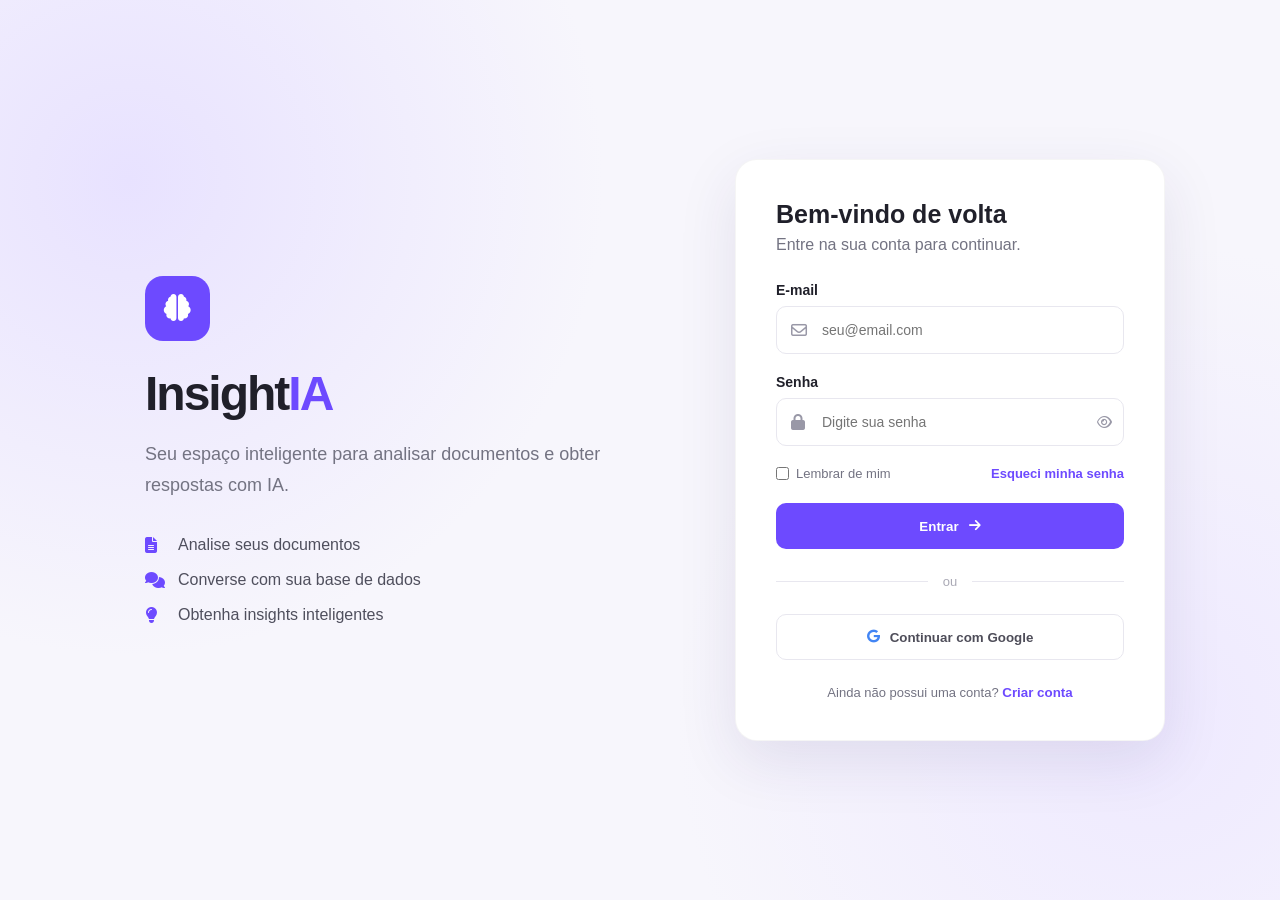
==== front-end/index.html @ 719841f9 "Add Data Lens IA frontend" ====
<!DOCTYPE html>
<html lang="pt-BR">
<head>
    <meta charset="UTF-8">
    <meta name="viewport" content="width=device-width, initial-scale=1.0">

    <title>InsightIA — Sistema Inteligente</title>

    <link rel="stylesheet" href="style.css">

    <link
        rel="stylesheet"
        href="https://cdnjs.cloudflare.com/ajax/libs/font-awesome/6.5.2/css/all.min.css"
    >
</head>

<body>

    <!-- =========================
         TELA DE LOGIN
    ========================== -->

    <div id="loginScreen" class="auth-screen">

        <div class="auth-container">

            <div class="auth-brand">
                <div class="brand-icon">
                    <i class="fa-solid fa-brain"></i>
                </div>

                <h1>Insight<span>IA</span></h1>

                <p>
                    Seu espaço inteligente para analisar
                    documentos e obter respostas com IA.
                </p>

                <div class="auth-features">
                    <div>
                        <i class="fa-solid fa-file-lines"></i>
                        <span>Analise seus documentos</span>
                    </div>

                    <div>
                        <i class="fa-solid fa-comments"></i>
                        <span>Converse com sua base de dados</span>
                    </div>

                    <div>
                        <i class="fa-solid fa-lightbulb"></i>
                        <span>Obtenha insights inteligentes</span>
                    </div>
                </div>
            </div>


            <div class="auth-card">

                <div class="auth-header">
                    <h2>Bem-vindo de volta</h2>
                    <p>Entre na sua conta para continuar.</p>
                </div>

                <form id="loginForm">

                    <div class="input-group">
                        <label for="email">E-mail</label>

                        <div class="input-wrapper">
                            <i class="fa-regular fa-envelope"></i>
                            <input
                                type="email"
                                id="email"
                                placeholder="seu@email.com"
                                required
                            >
                        </div>
                    </div>


                    <div class="input-group">

                        <label for="password">Senha</label>

                        <div class="input-wrapper">
                            <i class="fa-solid fa-lock"></i>

                            <input
                                type="password"
                                id="password"
                                placeholder="Digite sua senha"
                                required
                            >

                            <button
                                type="button"
                                class="password-toggle"
                                id="togglePassword"
                            >
                                <i class="fa-regular fa-eye"></i>
                            </button>

                        </div>

                    </div>


                    <div class="login-options">

                        <label class="remember">
                            <input type="checkbox">
                            <span>Lembrar de mim</span>
                        </label>

                        <a href="#">Esqueci minha senha</a>

                    </div>


                    <button type="submit" class="primary-btn login-btn">
                        Entrar
                        <i class="fa-solid fa-arrow-right"></i>
                    </button>

                </form>


                <div class="divider">
                    <span>ou</span>
                </div>


                <button class="google-btn">
                    <i class="fa-brands fa-google"></i>
                    Continuar com Google
                </button>


                <p class="register-text">
                    Ainda não possui uma conta?
                    <button id="showRegister">Criar conta</button>
                </p>

            </div>

        </div>

    </div>


    <!-- =========================
         APLICAÇÃO
    ========================== -->

    <div id="app" class="app hidden">

        <!-- SIDEBAR -->

        <aside class="sidebar" id="sidebar">

            <div class="sidebar-header">

                <div class="logo">

                    <div class="logo-icon">
                        <i class="fa-solid fa-brain"></i>
                    </div>

                    <span>
                        Insight<span>IA</span>
                    </span>

                </div>

                <button id="closeSidebar" class="mobile-close">
                    <i class="fa-solid fa-xmark"></i>
                </button>

            </div>


            <button class="new-project-btn" id="newProjectBtn">

                <i class="fa-solid fa-plus"></i>

                <span>Novo projeto</span>

            </button>


            <nav class="sidebar-nav">

                <p class="nav-title">MENU</p>

                <a href="#" class="nav-item active">

                    <i class="fa-solid fa-house"></i>

                    <span>Início</span>

                </a>


                <a href="#" class="nav-item">

                    <i class="fa-regular fa-folder"></i>

                    <span>Meus projetos</span>

                </a>


                <a href="#" class="nav-item">

                    <i class="fa-solid fa-clock-rotate-left"></i>

                    <span>Histórico</span>

                </a>


                <p class="nav-title project-title">
                    PROJETOS RECENTES
                </p>

                <div id="projectList">

                    <div class="project-item active-project">

                        <span class="project-dot"></span>

                        <span>Projeto Inteligente</span>

                    </div>

                    <div class="project-item">

                        <span class="project-dot"></span>

                        <span>Pesquisa acadêmica</span>

                    </div>

                </div>

            </nav>


            <div class="sidebar-bottom">

                <a href="#" class="nav-item">

                    <i class="fa-solid fa-circle-question"></i>

                    <span>Ajuda</span>

                </a>

                <a href="#" class="nav-item">

                    <i class="fa-solid fa-gear"></i>

                    <span>Configurações</span>

                </a>


                <div class="user-profile">

                    <div class="avatar">
                        MD
                    </div>

                    <div class="user-info">

                        <strong>Maria Eduarda</strong>

                        <span>Usuário</span>

                    </div>

                    <button>
                        <i class="fa-solid fa-ellipsis"></i>
                    </button>

                </div>

            </div>

        </aside>


        <!-- CONTEÚDO PRINCIPAL -->

        <main class="main-content">

            <!-- TOPBAR -->

            <header class="topbar">

                <button class="menu-mobile" id="openSidebar">
                    <i class="fa-solid fa-bars"></i>
                </button>

                <div class="breadcrumb">

                    <span>Início</span>

                    <i class="fa-solid fa-chevron-right"></i>

                    <strong>Projeto Inteligente</strong>

                </div>


                <div class="topbar-actions">

                    <button class="icon-button">

                        <i class="fa-regular fa-bell"></i>

                    </button>

                    <button class="avatar small-avatar">
                        MD
                    </button>

                </div>

            </header>


            <!-- ÁREA DO PROJETO -->

            <section class="workspace">

                <div class="workspace-header">

                    <div>

                        <span class="eyebrow">
                            SEU ESPAÇO DE ESTUDO
                        </span>

                        <h1>
                            Projeto Inteligente
                        </h1>

                        <p>
                            Adicione documentos e converse com a IA
                            sobre o conteúdo das suas fontes.
                        </p>

                    </div>


                    <button class="secondary-btn" id="addSourceBtn">

                        <i class="fa-solid fa-upload"></i>

                        Adicionar fonte

                    </button>

                </div>


                <!-- CARDS DE ESTATÍSTICAS -->

                <div class="stats-grid">

                    <div class="stat-card">

                        <div class="stat-icon purple">
                            <i class="fa-solid fa-file-lines"></i>
                        </div>

                        <div>

                            <span>Fontes adicionadas</span>

                            <strong id="sourceCount">3</strong>

                        </div>

                    </div>


                    <div class="stat-card">

                        <div class="stat-icon blue">
                            <i class="fa-solid fa-comments"></i>
                        </div>

                        <div>

                            <span>Perguntas realizadas</span>

                            <strong id="questionCount">12</strong>

                        </div>

                    </div>


                    <div class="stat-card">

                        <div class="stat-icon green">
                            <i class="fa-solid fa-database"></i>
                        </div>

                        <div>

                            <span>Conteúdo analisado</span>

                            <strong>85%</strong>

                        </div>

                    </div>

                </div>


                <!-- CONTEÚDO PRINCIPAL -->

                <div class="content-grid">


                    <!-- FONTES -->

                    <section class="sources-panel">

                        <div class="section-header">

                            <div>

                                <h2>Suas fontes</h2>

                                <p>
                                    Documentos utilizados pela IA
                                    para responder suas perguntas.
                                </p>

                            </div>

                            <button
                                class="text-button"
                                id="addSourceBtn2"
                            >
                                + Adicionar
                            </button>

                        </div>


                        <div id="sourcesList" class="sources-list">


                            <div class="source-card">

                                <div class="source-icon pdf">
                                    <i class="fa-solid fa-file-pdf"></i>
                                </div>

                                <div class="source-info">

                                    <strong>
                                        Introdução à Inteligência Artificial.pdf
                                    </strong>

                                    <span>
                                        PDF • 2.4 MB
                                    </span>

                                </div>

                                <button class="source-menu">
                                    <i class="fa-solid fa-ellipsis"></i>
                                </button>

                            </div>


                            <div class="source-card">

                                <div class="source-icon excel">
                                    <i class="fa-solid fa-file-excel"></i>
                                </div>

                                <div class="source-info">

                                    <strong>
                                        Dados_Pesquisa.xlsx
                                    </strong>

                                    <span>
                                        Excel • 845 KB
                                    </span>

                                </div>

                                <button class="source-menu">
                                    <i class="fa-solid fa-ellipsis"></i>
                                </button>

                            </div>


                            <div class="source-card">

                                <div class="source-icon doc">
                                    <i class="fa-solid fa-file-word"></i>
                                </div>

                                <div class="source-info">

                                    <strong>
                                        Referencial_Teorico.docx
                                    </strong>

                                    <span>
                                        Word • 1.2 MB
                                    </span>

                                </div>

                                <button class="source-menu">
                                    <i class="fa-solid fa-ellipsis"></i>
                                </button>

                            </div>


                            <div class="empty-source" id="emptySource">

                                <i class="fa-solid fa-cloud-arrow-up"></i>

                                <strong>
                                    Adicione uma nova fonte
                                </strong>

                                <span>
                                    PDF, DOCX, XLSX, TXT e outros formatos
                                </span>

                                <button
                                    class="outline-btn"
                                    id="emptyUploadBtn"
                                >
                                    Escolher arquivo
                                </button>

                            </div>

                        </div>

                    </section>


                    <!-- CHAT -->

                    <section class="chat-panel">

                        <div class="chat-header">

                            <div class="ai-title">

                                <div class="ai-icon">
                                    <i class="fa-solid fa-sparkles"></i>
                                </div>

                                <div>

                                    <strong>
                                        Assistente IA
                                    </strong>

                                    <span>
                                        Baseado nas suas fontes
                                    </span>

                                </div>

                            </div>


                            <span class="online-status">
                                <span></span>
                                Online
                            </span>

                        </div>


                        <!-- MENSAGENS -->

                        <div class="chat-messages" id="chatMessages">


                            <div class="message ai-message">

                                <div class="message-avatar">
                                    <i class="fa-solid fa-sparkles"></i>
                                </div>

                                <div class="message-content">

                                    <div class="message-author">
                                        InsightIA
                                    </div>

                                    <p>
                                        Olá! 👋 Sou o assistente inteligente
                                        deste projeto.
                                    </p>

                                    <p>
                                        Analisei as fontes adicionadas e estou
                                        pronto para responder perguntas
                                        baseadas no conteúdo dos seus documentos.
                                    </p>

                                    <span class="message-time">
                                        Agora
                                    </span>

                                </div>

                            </div>


                            <div class="suggestions">

                                <span>
                                    Experimente perguntar:
                                </span>

                                <button class="suggestion-btn">
                                    Qual é o principal assunto dos documentos?
                                </button>

                                <button class="suggestion-btn">
                                    Faça um resumo das fontes.
                                </button>

                                <button class="suggestion-btn">
                                    Quais são os conceitos mais importantes?
                                </button>

                            </div>


                        </div>


                        <!-- INPUT -->

                        <div class="chat-input-area">

                            <div class="chat-input-wrapper">

                                <textarea
                                    id="chatInput"
                                    placeholder="Pergunte algo sobre suas fontes..."
                                    rows="1"
                                ></textarea>

                                <div class="input-actions">

                                    <button
                                        class="attach-button"
                                        id="chatAttach"
                                    >
                                        <i class="fa-solid fa-paperclip"></i>
                                    </button>

                                    <button
                                        class="send-button"
                                        id="sendMessage"
                                    >
                                        <i class="fa-solid fa-arrow-up"></i>
                                    </button>

                                </div>

                            </div>

                            <small>
                                A IA responde com base no conteúdo
                                das fontes adicionadas.
                            </small>

                        </div>

                    </section>

                </div>


                <!-- EXPLICAÇÃO PARA PROFESSOR -->

                <section class="how-it-works">

                    <div class="how-icon">
                        <i class="fa-solid fa-lightbulb"></i>
                    </div>

                    <div>

                        <h3>
                            Como funciona o sistema?
                        </h3>

                        <p>
                            O usuário adiciona documentos ao projeto.
                            Esses arquivos serão processados pelo backend
                            e utilizados como base de conhecimento pela
                            Inteligência Artificial. A partir disso,
                            o usuário pode realizar perguntas e receber
                            respostas contextualizadas de acordo com
                            o conteúdo dos arquivos.
                        </p>

                    </div>

                </section>

            </section>

        </main>

    </div>


    <!-- =========================
         MODAL DE UPLOAD
    ========================== -->

    <div class="modal-overlay hidden" id="uploadModal">

        <div class="modal">

            <button class="modal-close" id="closeModal">
                <i class="fa-solid fa-xmark"></i>
            </button>

            <div class="modal-icon">
                <i class="fa-solid fa-cloud-arrow-up"></i>
            </div>

            <h2>Adicionar fonte</h2>

            <p>
                Escolha um arquivo para adicionar ao seu projeto.
            </p>


            <label class="drop-zone" id="dropZone">

                <input
                    type="file"
                    id="fileInput"
                    accept=".pdf,.doc,.docx,.xls,.xlsx,.txt,.csv"
                    multiple
                >

                <i class="fa-solid fa-file-arrow-up"></i>

                <strong>
                    Arraste seu arquivo aqui
                </strong>

                <span>
                    ou clique para selecionar
                </span>

                <small>
                    PDF, DOCX, XLSX, CSV ou TXT
                </small>

            </label>


            <div id="selectedFiles"></div>


            <div class="modal-actions">

                <button
                    class="cancel-btn"
                    id="cancelUpload"
                >
                    Cancelar
                </button>

                <button
                    class="primary-btn"
                    id="confirmUpload"
                >
                    Adicionar arquivo
                </button>

            </div>

        </div>

    </div>


    <!-- =========================
         JAVASCRIPT
    ========================== -->

    <script src="script.js"></script>

</body>
</html>
---- front-end/style.css ----
/* =========================
   RESET
========================= */

* {
    margin: 0;
    padding: 0;
    box-sizing: border-box;
}

:root {
    --primary: #6d4aff;
    --primary-dark: #5535d8;
    --primary-light: #eeeaff;

    --background: #f7f7fb;
    --surface: #ffffff;

    --text: #20202a;
    --text-secondary: #737382;

    --border: #e8e7ef;

    --success: #32a56b;

    --sidebar-width: 260px;
}

body {
    font-family:
        Inter,
        -apple-system,
        BlinkMacSystemFont,
        "Segoe UI",
        sans-serif;

    background: var(--background);
    color: var(--text);
}


/* =========================
   UTILITÁRIOS
========================= */

.hidden {
    display: none !important;
}

button {
    font-family: inherit;
    border: none;
    cursor: pointer;
}

a {
    text-decoration: none;
    color: inherit;
}


/* =========================
   LOGIN
========================= */

.auth-screen {
    min-height: 100vh;

    display: flex;
    align-items: center;
    justify-content: center;

    background:
        radial-gradient(
            circle at 10% 20%,
            #e8e2ff 0,
            transparent 35%
        ),
        radial-gradient(
            circle at 90% 80%,
            #eee9ff 0,
            transparent 35%
        ),
        #f7f6fc;

    padding: 30px;
}

.auth-container {
    width: 100%;
    max-width: 1050px;

    display: grid;
    grid-template-columns: 1fr 430px;

    gap: 70px;

    align-items: center;
}

.auth-brand {
    padding: 30px;
}

.brand-icon {
    width: 65px;
    height: 65px;

    display: flex;
    align-items: center;
    justify-content: center;

    border-radius: 18px;

    background: var(--primary);
    color: white;

    font-size: 27px;

    margin-bottom: 25px;
}

.auth-brand h1 {
    font-size: 48px;
    letter-spacing: -2px;
    margin-bottom: 18px;
}

.auth-brand h1 span {
    color: var(--primary);
}

.auth-brand > p {
    max-width: 500px;

    font-size: 18px;
    line-height: 1.7;

    color: var(--text-secondary);

    margin-bottom: 35px;
}

.auth-features {
    display: flex;
    flex-direction: column;
    gap: 17px;
}

.auth-features div {
    display: flex;
    align-items: center;
    gap: 13px;

    color: #4f4f5d;
}

.auth-features i {
    color: var(--primary);
    width: 20px;
}


/* CARD */

.auth-card {
    background: white;

    padding: 40px;

    border-radius: 22px;

    box-shadow:
        0 20px 60px rgba(48, 38, 100, 0.10);

    border: 1px solid rgba(0,0,0,.04);
}

.auth-header {
    margin-bottom: 28px;
}

.auth-header h2 {
    font-size: 25px;
    margin-bottom: 7px;
}

.auth-header p {
    color: var(--text-secondary);
}


/* INPUTS */

.input-group {
    margin-bottom: 20px;
}

.input-group label {
    display: block;

    font-size: 14px;
    font-weight: 600;

    margin-bottom: 8px;
}

.input-wrapper {
    position: relative;
}

.input-wrapper > i {
    position: absolute;

    left: 15px;
    top: 50%;

    transform: translateY(-50%);

    color: #9998a7;
}

.input-wrapper input {
    width: 100%;

    height: 48px;

    padding:
        0 45px;

    border: 1px solid var(--border);

    border-radius: 10px;

    outline: none;

    font-size: 14px;

    transition: .2s;
}

.input-wrapper input:focus {
    border-color: var(--primary);

    box-shadow:
        0 0 0 3px rgba(109, 74, 255, .10);
}

.password-toggle {
    position: absolute;

    right: 12px;
    top: 50%;

    transform: translateY(-50%);

    background: transparent;

    color: #9998a7;
}


/* LOGIN OPTIONS */

.login-options {
    display: flex;
    justify-content: space-between;
    align-items: center;

    margin-bottom: 22px;

    font-size: 13px;
}

.remember {
    display: flex;
    align-items: center;
    gap: 7px;

    color: var(--text-secondary);
}

.login-options a {
    color: var(--primary);
    font-weight: 600;
}


/* BUTTONS */

.primary-btn {
    background: var(--primary);
    color: white;

    height: 46px;

    padding: 0 20px;

    border-radius: 10px;

    font-weight: 600;

    display: inline-flex;
    align-items: center;
    justify-content: center;

    gap: 10px;

    transition: .2s;
}

.primary-btn:hover {
    background: var(--primary-dark);

    transform: translateY(-1px);
}

.login-btn {
    width: 100%;
}


/* DIVIDER */

.divider {
    display: flex;
    align-items: center;

    gap: 15px;

    margin: 25px 0;

    color: #aaa9b5;

    font-size: 13px;
}

.divider::before,
.divider::after {
    content: "";

    flex: 1;

    height: 1px;

    background: var(--border);
}


/* GOOGLE */

.google-btn {
    width: 100%;

    height: 46px;

    border: 1px solid var(--border);

    border-radius: 10px;

    background: white;

    display: flex;
    align-items: center;
    justify-content: center;

    gap: 10px;

    color: #4e4d59;

    font-weight: 600;
}

.google-btn:hover {
    background: #fafafa;
}

.google-btn i {
    color: #4285f4;
}

.register-text {
    text-align: center;

    margin-top: 25px;

    font-size: 13px;

    color: var(--text-secondary);
}

.register-text button {
    background: transparent;

    color: var(--primary);

    font-weight: 600;
}


/* =========================
   APP
========================= */

.app {
    min-height: 100vh;

    display: flex;
}


/* =========================
   SIDEBAR
========================= */

.sidebar {
    width: var(--sidebar-width);

    position: fixed;

    top: 0;
    left: 0;
    bottom: 0;

    background: white;

    border-right: 1px solid var(--border);

    display: flex;
    flex-direction: column;

    z-index: 50;
}

.sidebar-header {
    height: 75px;

    display: flex;
    align-items: center;

    padding: 0 20px;

    border-bottom: 1px solid var(--border);
}

.logo {
    display: flex;
    align-items: center;

    gap: 10px;

    font-size: 20px;
    font-weight: 800;
}

.logo-icon {
    width: 35px;
    height: 35px;

    border-radius: 10px;

    display: flex;
    align-items: center;
    justify-content: center;

    background: var(--primary);

    color: white;

    font-size: 15px;
}

.logo > span > span {
    color: var(--primary);
}

.mobile-close {
    display: none;
}


/* NOVO PROJETO */

.new-project-btn {
    margin: 20px;

    height: 45px;

    border-radius: 10px;

    background: var(--primary);

    color: white;

    font-weight: 600;

    display: flex;
    align-items: center;
    justify-content: center;

    gap: 9px;

    transition: .2s;
}

.new-project-btn:hover {
    background: var(--primary-dark);
}


/* NAV */

.sidebar-nav {
    padding: 0 12px;

    overflow-y: auto;
}

.nav-title {
    font-size: 10px;

    font-weight: 700;

    letter-spacing: 1px;

    color: #a4a3af;

    padding: 15px 10px 8px;
}

.nav-item {
    height: 42px;

    display: flex;
    align-items: center;

    gap: 12px;

    padding: 0 12px;

    border-radius: 9px;

    color: #777683;

    font-size: 14px;

    margin-bottom: 3px;

    transition: .2s;
}

.nav-item:hover {
    background: #f6f5fa;
    color: var(--primary);
}

.nav-item.active {
    background: var(--primary-light);
    color: var(--primary);

    font-weight: 600;
}

.nav-item i {
    width: 18px;
    text-align: center;
}

.project-title {
    margin-top: 10px;
}

.project-item {
    display: flex;
    align-items: center;

    gap: 9px;

    padding: 9px 12px;

    font-size: 13px;

    color: #74737e;

    border-radius: 8px;

    cursor: pointer;
}

.project-item:hover {
    background: #f7f6fa;
}

.project-dot {
    width: 7px;
    height: 7px;

    border-radius: 50%;

    background: #aaa;
}

.active-project .project-dot {
    background: var(--primary);
}


/* SIDEBAR BOTTOM */

.sidebar-bottom {
    margin-top: auto;

    padding: 12px;

    border-top: 1px solid var(--border);
}

.user-profile {
    margin-top: 10px;

    padding: 10px;

    display: flex;
    align-items: center;

    gap: 10px;

    border-radius: 10px;

    background: #f8f8fb;
}

.avatar {
    width: 36px;
    height: 36px;

    display: flex;
    align-items: center;
    justify-content: center;

    border-radius: 50%;

    background: #ddd5ff;

    color: var(--primary);

    font-size: 12px;

    font-weight: 700;
}

.user-info {
    flex: 1;

    display: flex;
    flex-direction: column;

    gap: 2px;

    overflow: hidden;
}

.user-info strong {
    font-size: 12px;
}

.user-info span {
    font-size: 10px;

    color: #9998a4;
}

.user-profile button {
    background: transparent;
    color: #9998a4;
}


/* =========================
   MAIN
========================= */

.main-content {
    margin-left: var(--sidebar-width);

    width: calc(100% - var(--sidebar-width));

    min-height: 100vh;
}

.topbar {
    height: 75px;

    background: white;

    border-bottom: 1px solid var(--border);

    display: flex;
    align-items: center;
    justify-content: space-between;

    padding: 0 35px;
}

.breadcrumb {
    display: flex;
    align-items: center;

    gap: 10px;

    font-size: 13px;

    color: #9998a4;
}

.breadcrumb i {
    font-size: 9px;
}

.breadcrumb strong {
    color: #45444f;
}

.topbar-actions {
    display: flex;
    align-items: center;

    gap: 15px;
}

.icon-button {
    width: 36px;
    height: 36px;

    border-radius: 9px;

    background: transparent;

    color: #777683;
}

.icon-button:hover {
    background: #f5f4f8;
}

.small-avatar {
    border: none;
}


/* =========================
   WORKSPACE
========================= */

.workspace {
    padding: 35px;
    max-width: 1500px;
    margin: auto;
}

.workspace-header {
    display: flex;

    align-items: flex-end;
    justify-content: space-between;

    margin-bottom: 28px;
}

.eyebrow {
    font-size: 11px;

    letter-spacing: 1px;

    color: var(--primary);

    font-weight: 700;
}

.workspace-header h1 {
    font-size: 30px;

    letter-spacing: -.8px;

    margin: 7px 0;
}

.workspace-header p {
    color: var(--text-secondary);

    font-size: 14px;
}

.secondary-btn {
    height: 43px;

    padding: 0 18px;

    background: white;

    border: 1px solid var(--border);

    border-radius: 9px;

    color: #4f4e59;

    font-weight: 600;

    display: flex;
    align-items: center;

    gap: 9px;
}

.secondary-btn:hover {
    border-color: var(--primary);

    color: var(--primary);
}


/* =========================
   STATS
========================= */

.stats-grid {
    display: grid;

    grid-template-columns:
        repeat(3, 1fr);

    gap: 17px;

    margin-bottom: 25px;
}

.stat-card {
    background: white;

    border: 1px solid var(--border);

    border-radius: 13px;

    padding: 20px;

    display: flex;
    align-items: center;

    gap: 14px;
}

.stat-icon {
    width: 43px;
    height: 43px;

    border-radius: 11px;

    display: flex;
    align-items: center;
    justify-content: center;
}

.stat-icon.purple {
    background: #eeeaff;
    color: var(--primary);
}

.stat-icon.blue {
    background: #e8f2ff;
    color: #4585e5;
}

.stat-icon.green {
    background: #e7f8ef;
    color: #39a96d;
}

.stat-card span {
    display: block;

    font-size: 12px;

    color: var(--text-secondary);

    margin-bottom: 4px;
}

.stat-card strong {
    font-size: 21px;
}


/* =========================
   CONTENT GRID
========================= */

.content-grid {
    display: grid;

    grid-template-columns:
        1fr 1.2fr;

    gap: 22px;

    align-items: stretch;
}


/* =========================
   SOURCES
========================= */

.sources-panel,
.chat-panel {
    background: white;

    border: 1px solid var(--border);

    border-radius: 15px;

    overflow: hidden;
}

.sources-panel {
    padding: 22px;
}

.section-header {
    display: flex;
    align-items: flex-start;

    justify-content: space-between;

    margin-bottom: 20px;
}

.section-header h2 {
    font-size: 17px;

    margin-bottom: 5px;
}

.section-header p {
    color: var(--text-secondary);

    font-size: 12px;

    line-height: 1.5;
}

.text-button {
    color: var(--primary);

    background: transparent;

    font-size: 12px;

    font-weight: 700;
}

.sources-list {
    display: flex;

    flex-direction: column;

    gap: 10px;
}

.source-card {
    border: 1px solid var(--border);

    border-radius: 10px;

    padding: 12px;

    display: flex;

    align-items: center;

    gap: 12px;

    transition: .2s;
}

.source-card:hover {
    border-color: #d4ccff;

    background: #fcfbff;
}

.source-icon {
    width: 39px;
    height: 39px;

    display: flex;
    align-items: center;
    justify-content: center;

    border-radius: 9px;

    font-size: 17px;
}

.source-icon.pdf {
    background: #fff0f0;
    color: #e34c4c;
}

.source-icon.excel {
    background: #eaf8ee;
    color: #38a467;
}

.source-icon.doc {
    background: #edf3ff;
    color: #4b7de4;
}

.source-info {
    flex: 1;

    overflow: hidden;
}

.source-info strong {
    display: block;

    font-size: 12px;

    white-space: nowrap;

    overflow: hidden;

    text-overflow: ellipsis;
}

.source-info span {
    display: block;

    font-size: 10px;

    color: #9998a4;

    margin-top: 4px;
}

.source-menu {
    background: transparent;

    color: #aaa9b3;
}


/* EMPTY */

.empty-source {
    margin-top: 10px;

    border: 1.5px dashed #dcd9e8;

    border-radius: 10px;

    padding: 22px;

    text-align: center;

    display: flex;

    flex-direction: column;

    align-items: center;

    gap: 7px;
}

.empty-source i {
    font-size: 22px;

    color: var(--primary);

    margin-bottom: 4px;
}

.empty-source strong {
    font-size: 12px;
}

.empty-source span {
    color: #9b9aa5;

    font-size: 10px;
}

.outline-btn {
    margin-top: 8px;

    height: 34px;

    padding: 0 13px;

    border-radius: 7px;

    background: white;

    border: 1px solid var(--border);

    color: var(--primary);

    font-size: 11px;

    font-weight: 600;
}


/* =========================
   CHAT
========================= */

.chat-panel {
    display: flex;

    flex-direction: column;

    min-height: 540px;
}

.chat-header {
    height: 70px;

    padding: 0 20px;

    border-bottom: 1px solid var(--border);

    display: flex;
    align-items: center;

    justify-content: space-between;
}

.ai-title {
    display: flex;
    align-items: center;

    gap: 11px;
}

.ai-icon {
    width: 36px;
    height: 36px;

    display: flex;
    align-items: center;
    justify-content: center;

    border-radius: 10px;

    background: var(--primary-light);

    color: var(--primary);
}

.ai-title strong {
    display: block;

    font-size: 13px;
}

.ai-title span {
    display: block;

    font-size: 10px;

    color: #9998a4;

    margin-top: 3px;
}

.online-status {
    font-size: 10px;

    color: #43a970;

    display: flex;
    align-items: center;

    gap: 5px;
}

.online-status > span {
    width: 6px;
    height: 6px;

    border-radius: 50%;

    background: #43a970;
}


/* MESSAGES */

.chat-messages {
    flex: 1;

    padding: 22px;

    overflow-y: auto;

    min-height: 340px;
}

.message {
    display: flex;

    gap: 10px;

    margin-bottom: 20px;
}

.message-avatar {
    flex-shrink: 0;

    width: 30px;
    height: 30px;

    border-radius: 9px;

    display: flex;
    align-items: center;
    justify-content: center;

    background: var(--primary-light);

    color: var(--primary);

    font-size: 12px;
}

.message-content {
    max-width: 85%;
}

.message-author {
    font-size: 11px;

    font-weight: 700;

    margin-bottom: 6px;
}

.message-content p {
    background: #f7f6fa;

    padding: 11px 13px;

    border-radius: 4px 11px 11px 11px;

    font-size: 12px;

    line-height: 1.6;

    margin-bottom: 6px;
}

.message-time {
    font-size: 9px;

    color: #aaa9b3;
}


/* USER MESSAGE */

.user-message {
    flex-direction: row-reverse;
}

.user-message .message-avatar {
    background: #e4dcff;
}

.user-message .message-content {
    text-align: right;
}

.user-message .message-content p {
    background: var(--primary);

    color: white;

    border-radius: 11px 4px 11px 11px;
}


/* SUGGESTIONS */

.suggestions {
    display: flex;

    flex-direction: column;

    gap: 7px;

    margin-left: 40px;
}

.suggestions > span {
    font-size: 10px;

    color: #9998a4;

    margin-bottom: 2px;
}

.suggestion-btn {
    text-align: left;

    padding: 9px 11px;

    background: white;

    border: 1px solid var(--border);

    border-radius: 8px;

    color: #656470;

    font-size: 10px;

    transition: .2s;
}

.suggestion-btn:hover {
    border-color: #c9c0ff;

    color: var(--primary);

    background: #fcfbff;
}


/* CHAT INPUT */

.chat-input-area {
    padding: 15px 18px;

    border-top: 1px solid var(--border);
}

.chat-input-wrapper {
    position: relative;

    border: 1px solid var(--border);

    border-radius: 11px;

    padding: 10px;

    transition: .2s;
}

.chat-input-wrapper:focus-within {
    border-color: var(--primary);

    box-shadow:
        0 0 0 3px rgba(109,74,255,.08);
}

.chat-input-wrapper textarea {
    width: 100%;

    min-height: 45px;

    max-height: 100px;

    resize: none;

    border: none;

    outline: none;

    font-family: inherit;

    font-size: 12px;

    padding: 3px 5px;

    padding-right: 75px;
}

.input-actions {
    position: absolute;

    bottom: 8px;
    right: 8px;

    display: flex;

    gap: 5px;
}

.attach-button,
.send-button {
    width: 30px;
    height: 30px;

    border-radius: 7px;

    display: flex;
    align-items: center;
    justify-content: center;
}

.attach-button {
    background: transparent;

    color: #92919c;
}

.send-button {
    background: var(--primary);

    color: white;
}

.chat-input-area small {
    display: block;

    font-size: 9px;

    color: #aaa9b3;

    margin-top: 7px;

    text-align: center;
}


/* =========================
   EXPLICAÇÃO
========================= */

.how-it-works {
    margin-top: 22px;

    background: #f1eeff;

    border: 1px solid #e5dfff;

    border-radius: 13px;

    padding: 18px 20px;

    display: flex;

    align-items: flex-start;

    gap: 14px;
}

.how-icon {
    width: 35px;
    height: 35px;

    flex-shrink: 0;

    border-radius: 9px;

    display: flex;
    align-items: center;
    justify-content: center;

    background: white;

    color: var(--primary);
}

.how-it-works h3 {
    font-size: 13px;

    margin-bottom: 6px;
}

.how-it-works p {
    font-size: 11px;

    line-height: 1.6;

    color: #6c687d;

    max-width: 900px;
}


/* =========================
   MODAL
========================= */

.modal-overlay {
    position: fixed;

    inset: 0;

    background: rgba(25, 22, 40, .55);

    display: flex;

    align-items: center;
    justify-content: center;

    z-index: 100;

    padding: 20px;
}

.modal {
    width: 100%;

    max-width: 480px;

    background: white;

    border-radius: 18px;

    padding: 30px;

    position: relative;

    box-shadow:
        0 30px 80px rgba(0,0,0,.20);
}

.modal-close {
    position: absolute;

    right: 18px;
    top: 18px;

    width: 32px;
    height: 32px;

    background: #f5f4f8;

    color: #777681;

    border-radius: 8px;
}

.modal-icon {
    width: 48px;
    height: 48px;

    display: flex;
    align-items: center;
    justify-content: center;

    border-radius: 13px;

    background: var(--primary-light);

    color: var(--primary);

    font-size: 20px;

    margin-bottom: 15px;
}

.modal h2 {
    font-size: 20px;

    margin-bottom: 5px;
}

.modal > p {
    font-size: 12px;

    color: var(--text-secondary);

    margin-bottom: 20px;
}


/* DROP ZONE */

.drop-zone {
    border: 1.5px dashed #d4d0e3;

    border-radius: 12px;

    min-height: 180px;

    display: flex;

    flex-direction: column;

    align-items: center;
    justify-content: center;

    gap: 7px;

    cursor: pointer;

    transition: .2s;
}

.drop-zone:hover,
.drop-zone.dragover {
    border-color: var(--primary);

    background: #faf9ff;
}

.drop-zone input {
    display: none;
}

.drop-zone > i {
    font-size: 28px;

    color: var(--primary);

    margin-bottom: 5px;
}

.drop-zone strong {
    font-size: 13px;
}

.drop-zone span {
    font-size: 11px;

    color: #8f8e99;
}

.drop-zone small {
    font-size: 9px;

    color: #aaa9b3;
}


/* FILES */

#selectedFiles {
    margin-top: 12px;
}

.selected-file {
    display: flex;

    align-items: center;

    gap: 9px;

    padding: 9px;

    background: #f8f7fb;

    border-radius: 8px;

    margin-bottom: 5px;

    font-size: 11px;
}

.selected-file i {
    color: var(--primary);
}

.selected-file span {
    overflow: hidden;

    text-overflow: ellipsis;

    white-space: nowrap;
}


/* MODAL ACTIONS */

.modal-actions {
    display: flex;

    justify-content: flex-end;

    gap: 8px;

    margin-top: 22px;
}

.cancel-btn {
    height: 42px;

    padding: 0 17px;

    border-radius: 9px;

    background: #f5f4f8;

    color: #666570;

    font-weight: 600;
}


/* =========================
   MOBILE
========================= */

.menu-mobile {
    display: none;

    width: 35px;
    height: 35px;

    background: #f5f4f8;

    border-radius: 8px;
}

@media (max-width: 1000px) {

    .auth-container {
        grid-template-columns: 1fr;

        max-width: 500px;
    }

    .auth-brand {
        display: none;
    }

    .sidebar {
        transform: translateX(-100%);

        transition: .3s;
    }

    .sidebar.open {
        transform: translateX(0);
    }

    .mobile-close {
        display: block;

        margin-left: auto;

        background: transparent;
    }

    .main-content {
        margin-left: 0;

        width: 100%;
    }

    .menu-mobile {
        display: block;
    }

    .content-grid {
        grid-template-columns: 1fr;
    }

}

@media (max-width: 700px) {

    .workspace {
        padding: 20px;
    }

    .topbar {
        padding: 0 20px;
    }

    .workspace-header {
        align-items: flex-start;

        flex-direction: column;

        gap: 15px;
    }

    .stats-grid {
        grid-template-columns: 1fr;
    }

    .workspace-header h1 {
        font-size: 25px;
    }

    .auth-screen {
        padding: 15px;
    }

    .auth-card {
        padding: 25px;
    }

    .breadcrumb {
        display: none;
    }

    .how-it-works {
        flex-direction: column;
    }

}
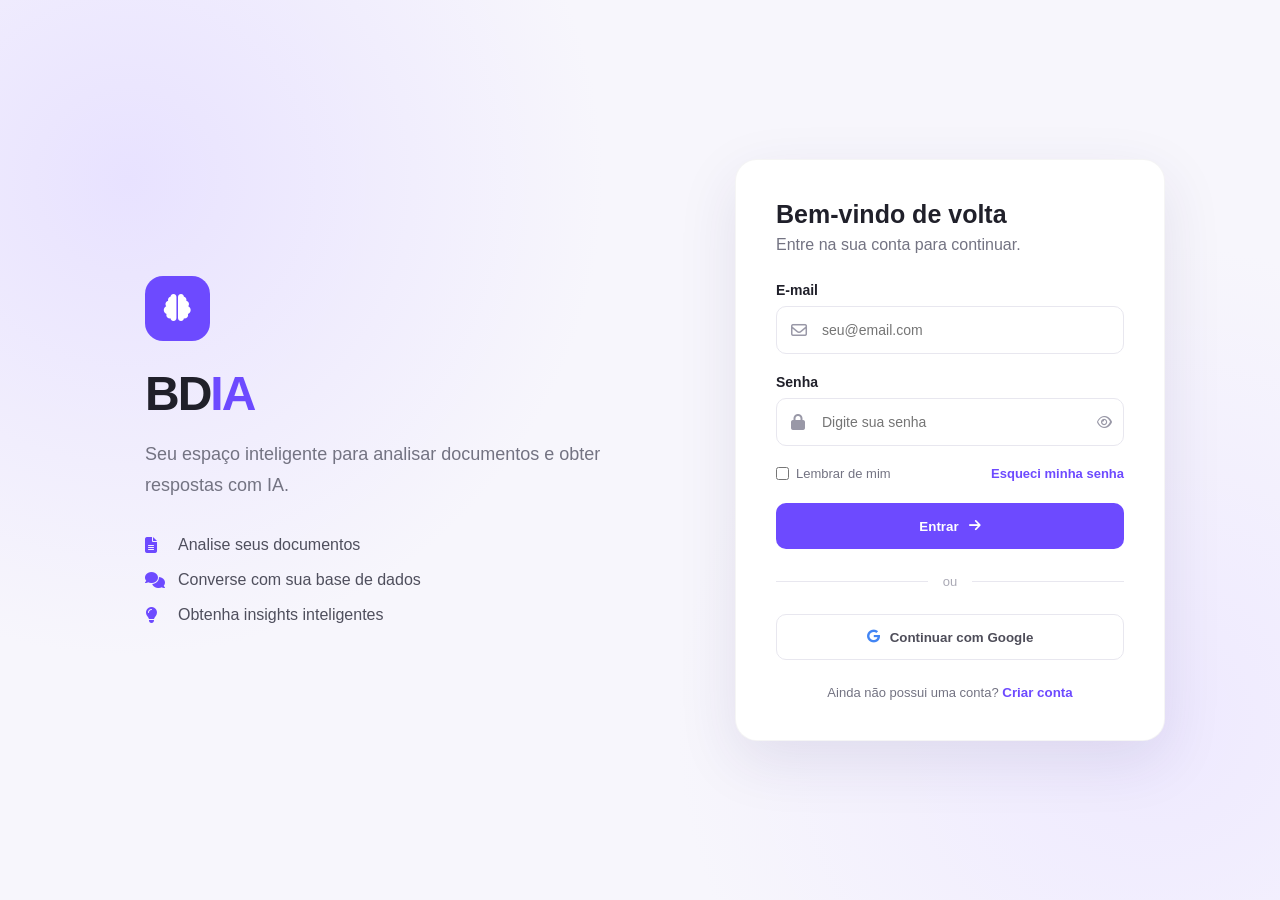
==== commit 313a82ec: "Prepare BDIA for deployment" ====
--- a/front-end/index.html
+++ b/front-end/index.html
@@ -3,57 +3,26 @@
 <head>
     <meta charset="UTF-8">
     <meta name="viewport" content="width=device-width, initial-scale=1.0">
-
-    <title>InsightIA — Sistema Inteligente</title>
-
+    <title>BDIA — Sistema Inteligente</title>
     <link rel="stylesheet" href="style.css">
-
-    <link
-        rel="stylesheet"
-        href="https://cdnjs.cloudflare.com/ajax/libs/font-awesome/6.5.2/css/all.min.css"
-    >
+    <link rel="stylesheet" href="https://cdnjs.cloudflare.com/ajax/libs/font-awesome/6.5.2/css/all.min.css">
 </head>
-
 <body>
 
-    <!-- =========================
-         TELA DE LOGIN
-    ========================== -->
-
     <div id="loginScreen" class="auth-screen">
-
         <div class="auth-container">
-
             <div class="auth-brand">
                 <div class="brand-icon">
                     <i class="fa-solid fa-brain"></i>
                 </div>
-
-                <h1>Insight<span>IA</span></h1>
-
-                <p>
-                    Seu espaço inteligente para analisar
-                    documentos e obter respostas com IA.
-                </p>
-
+                <h1>BD<span>IA</span></h1>
+                <p>Seu espaço inteligente para analisar documentos e obter respostas com IA.</p>
                 <div class="auth-features">
-                    <div>
-                        <i class="fa-solid fa-file-lines"></i>
-                        <span>Analise seus documentos</span>
-                    </div>
-
-                    <div>
-                        <i class="fa-solid fa-comments"></i>
-                        <span>Converse com sua base de dados</span>
-                    </div>
-
-                    <div>
-                        <i class="fa-solid fa-lightbulb"></i>
-                        <span>Obtenha insights inteligentes</span>
-                    </div>
+                    <div><i class="fa-solid fa-file-lines"></i><span>Analise seus documentos</span></div>
+                    <div><i class="fa-solid fa-comments"></i><span>Converse com sua base de dados</span></div>
+                    <div><i class="fa-solid fa-lightbulb"></i><span>Obtenha insights inteligentes</span></div>
                 </div>
             </div>
-
 
             <div class="auth-card">
 
@@ -125,6 +94,43 @@
 
                 </form>
 
+                <form id="registerForm" class="hidden">
+
+                    <div class="input-group">
+                        <label for="registerName">Nome</label>
+                        <div class="input-wrapper">
+                            <i class="fa-regular fa-user"></i>
+                            <input type="text" id="registerName" placeholder="Seu nome" required>
+                        </div>
+                    </div>
+
+                    <div class="input-group">
+                        <label for="registerEmail">E-mail</label>
+                        <div class="input-wrapper">
+                            <i class="fa-regular fa-envelope"></i>
+                            <input type="email" id="registerEmail" placeholder="seu@email.com" required>
+                        </div>
+                    </div>
+
+                    <div class="input-group">
+                        <label for="registerPassword">Senha</label>
+                        <div class="input-wrapper">
+                            <i class="fa-solid fa-lock"></i>
+                            <input type="password" id="registerPassword" placeholder="Crie uma senha" required>
+                        </div>
+                    </div>
+
+                    <button type="submit" class="primary-btn login-btn">
+                        Criar conta
+                        <i class="fa-solid fa-arrow-right"></i>
+                    </button>
+
+                    <button type="button" class="text-button" id="backToLogin">
+                        Voltar para entrar
+                    </button>
+
+                </form>
+
 
                 <div class="divider">
                     <span>ou</span>
@@ -168,7 +174,7 @@
                     </div>
 
                     <span>
-                        Insight<span>IA</span>
+                        BD<span>IA</span>
                     </span>
 
                 </div>
@@ -224,25 +230,7 @@
                     PROJETOS RECENTES
                 </p>
 
-                <div id="projectList">
-
-                    <div class="project-item active-project">
-
-                        <span class="project-dot"></span>
-
-                        <span>Projeto Inteligente</span>
-
-                    </div>
-
-                    <div class="project-item">
-
-                        <span class="project-dot"></span>
-
-                        <span>Pesquisa acadêmica</span>
-
-                    </div>
-
-                </div>
+                <div id="projectList"></div>
 
             </nav>
 
@@ -269,12 +257,12 @@
                 <div class="user-profile">
 
                     <div class="avatar">
-                        MD
+                        <span id="userInitials">US</span>
                     </div>
 
                     <div class="user-info">
 
-                        <strong>Maria Eduarda</strong>
+                        <strong id="userName">Usuário</strong>
 
                         <span>Usuário</span>
 
@@ -309,7 +297,7 @@
 
                     <i class="fa-solid fa-chevron-right"></i>
 
-                    <strong>Projeto Inteligente</strong>
+                    <strong>Projeto</strong>
 
                 </div>
 
@@ -323,7 +311,7 @@
                     </button>
 
                     <button class="avatar small-avatar">
-                        MD
+                        <span id="topbarInitials">US</span>
                     </button>
 
                 </div>
@@ -344,7 +332,7 @@
                         </span>
 
                         <h1>
-                            Projeto Inteligente
+                            Projeto
                         </h1>
 
                         <p>
@@ -380,7 +368,7 @@
 
                             <span>Fontes adicionadas</span>
 
-                            <strong id="sourceCount">3</strong>
+                            <strong id="sourceCount">0</strong>
 
                         </div>
 
@@ -397,7 +385,7 @@
 
                             <span>Perguntas realizadas</span>
 
-                            <strong id="questionCount">12</strong>
+                            <strong id="questionCount">0</strong>
 
                         </div>
 
@@ -414,7 +402,7 @@
 
                             <span>Conteúdo analisado</span>
 
-                            <strong>85%</strong>
+                            <strong id="analysisProgress">0%</strong>
 
                         </div>
 
@@ -458,81 +446,6 @@
                         <div id="sourcesList" class="sources-list">
 
 
-                            <div class="source-card">
-
-                                <div class="source-icon pdf">
-                                    <i class="fa-solid fa-file-pdf"></i>
-                                </div>
-
-                                <div class="source-info">
-
-                                    <strong>
-                                        Introdução à Inteligência Artificial.pdf
-                                    </strong>
-
-                                    <span>
-                                        PDF • 2.4 MB
-                                    </span>
-
-                                </div>
-
-                                <button class="source-menu">
-                                    <i class="fa-solid fa-ellipsis"></i>
-                                </button>
-
-                            </div>
-
-
-                            <div class="source-card">
-
-                                <div class="source-icon excel">
-                                    <i class="fa-solid fa-file-excel"></i>
-                                </div>
-
-                                <div class="source-info">
-
-                                    <strong>
-                                        Dados_Pesquisa.xlsx
-                                    </strong>
-
-                                    <span>
-                                        Excel • 845 KB
-                                    </span>
-
-                                </div>
-
-                                <button class="source-menu">
-                                    <i class="fa-solid fa-ellipsis"></i>
-                                </button>
-
-                            </div>
-
-
-                            <div class="source-card">
-
-                                <div class="source-icon doc">
-                                    <i class="fa-solid fa-file-word"></i>
-                                </div>
-
-                                <div class="source-info">
-
-                                    <strong>
-                                        Referencial_Teorico.docx
-                                    </strong>
-
-                                    <span>
-                                        Word • 1.2 MB
-                                    </span>
-
-                                </div>
-
-                                <button class="source-menu">
-                                    <i class="fa-solid fa-ellipsis"></i>
-                                </button>
-
-                            </div>
-
-
                             <div class="empty-source" id="emptySource">
 
                                 <i class="fa-solid fa-cloud-arrow-up"></i>
@@ -596,63 +509,7 @@
 
                         <!-- MENSAGENS -->
 
-                        <div class="chat-messages" id="chatMessages">
-
-
-                            <div class="message ai-message">
-
-                                <div class="message-avatar">
-                                    <i class="fa-solid fa-sparkles"></i>
-                                </div>
-
-                                <div class="message-content">
-
-                                    <div class="message-author">
-                                        InsightIA
-                                    </div>
-
-                                    <p>
-                                        Olá! 👋 Sou o assistente inteligente
-                                        deste projeto.
-                                    </p>
-
-                                    <p>
-                                        Analisei as fontes adicionadas e estou
-                                        pronto para responder perguntas
-                                        baseadas no conteúdo dos seus documentos.
-                                    </p>
-
-                                    <span class="message-time">
-                                        Agora
-                                    </span>
-
-                                </div>
-
-                            </div>
-
-
-                            <div class="suggestions">
-
-                                <span>
-                                    Experimente perguntar:
-                                </span>
-
-                                <button class="suggestion-btn">
-                                    Qual é o principal assunto dos documentos?
-                                </button>
-
-                                <button class="suggestion-btn">
-                                    Faça um resumo das fontes.
-                                </button>
-
-                                <button class="suggestion-btn">
-                                    Quais são os conceitos mais importantes?
-                                </button>
-
-                            </div>
-
-
-                        </div>
+                        <div class="chat-messages" id="chatMessages"></div>
 
 
                         <!-- INPUT -->
@@ -762,7 +619,7 @@
                 <input
                     type="file"
                     id="fileInput"
-                    accept=".pdf,.doc,.docx,.xls,.xlsx,.txt,.csv"
+                    accept=".pdf,.docx,.txt,.xls,.xlsx,.csv"
                     multiple
                 >
 
@@ -777,7 +634,7 @@
                 </span>
 
                 <small>
-                    PDF, DOCX, XLSX, CSV ou TXT
+                    PDF, DOCX, TXT, XLSX, XLS ou CSV
                 </small>
 
             </label>
@@ -813,6 +670,7 @@
          JAVASCRIPT
     ========================== -->
 
+    <script src="config.js"></script>
     <script src="script.js"></script>
 
 </body>
